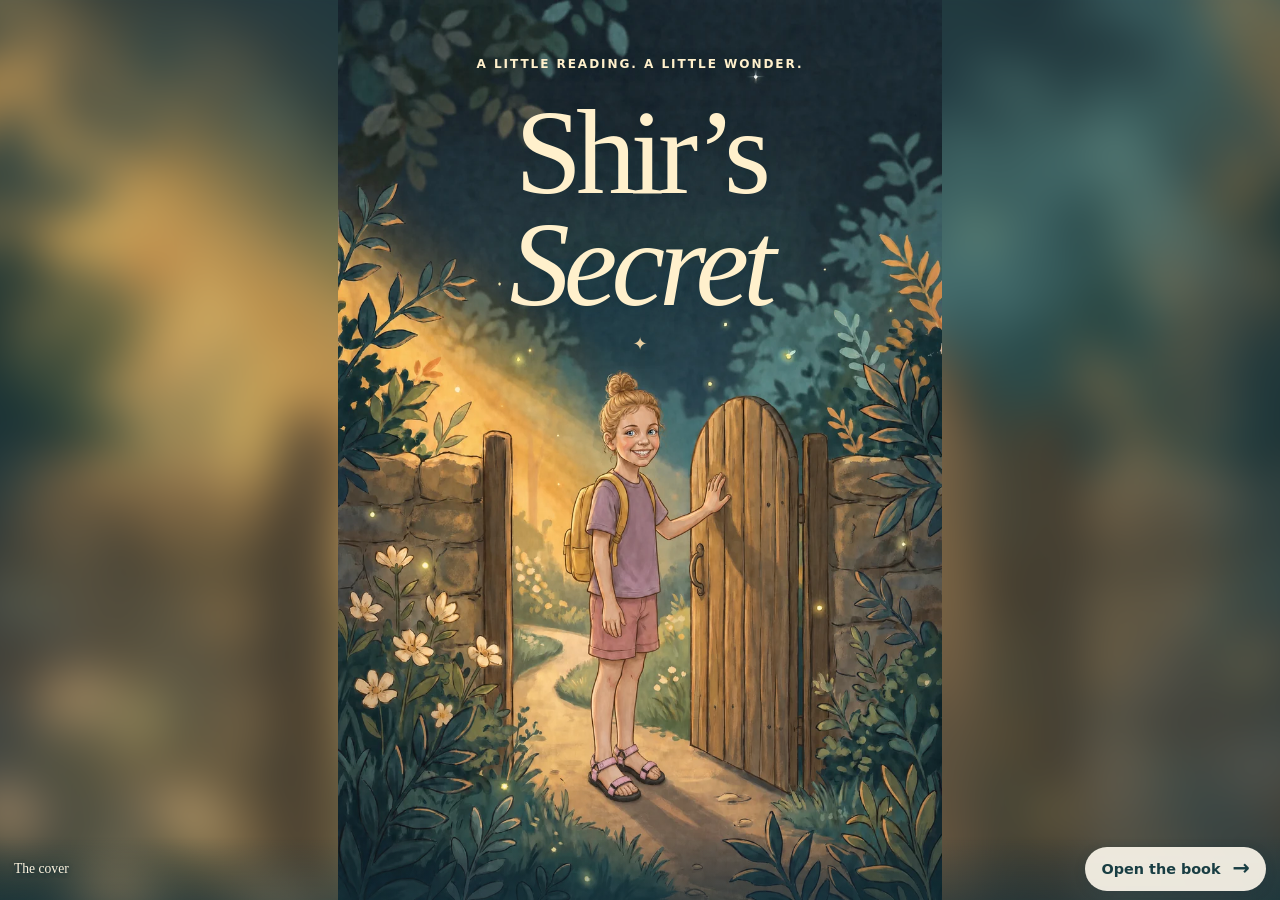
==== site/index.html @ 6eff0446 "Fill the screen with art and overlay controls in bottom safe area" ====
<!doctype html>
<html lang="en">
<head>
  <meta charset="utf-8">
  <meta name="viewport" content="width=device-width,initial-scale=1,viewport-fit=cover">
  <meta name="theme-color" content="#e9e2d3">
  <meta name="description" content="Shir’s Secret — an illustrated adventure, one little page at a time. A book for beginning English readers.">
  <title>Shir’s Secret</title>
  <link rel="stylesheet" href="book.css?v=a811749c87">
  <script src="book.js?v=cd4f7ce8a0" defer></script>
</head>
<body>
<main class="reader" data-layout="art" aria-label="Shir’s Secret book">
  <div class="book" id="book">
    <section class="page cover is-active" id="cover" data-layout="art" aria-labelledby="book-title">
      <img class="cover-art page-art" src="assets/cover-960.webp?v=199c8ff869" srcset="assets/cover-480.webp?v=199c8ff869 480w, assets/cover-960.webp?v=199c8ff869 960w, assets/cover-1600.webp?v=199c8ff869 1600w" sizes="(max-aspect-ratio: 1/1) 100vw, 67vh" alt="Shir opens a little garden gate. Golden light shines along a secret path under the evening stars." width="1696" height="2528" fetchpriority="high">
      <div class="cover-heading"><p class="eyebrow">A LITTLE READING. A LITTLE WONDER.</p><h1 id="book-title" tabindex="-1">Shir’s<br><em>Secret</em></h1><span class="star" aria-hidden="true">✦</span></div>
    </section>
    <section class="page contents" id="chapters" data-layout="index" aria-labelledby="chapter-title" aria-hidden="true" inert>
      <div class="page-content">
        <p class="running-title">SHIR’S SECRET</p>
        <span class="ornament" aria-hidden="true">✦</span>
        <h2 id="chapter-title" tabindex="-1">Our story<br>begins…</h2>
        <div class="rule" aria-hidden="true"></div>
        <article class="chapter-card" aria-labelledby="chapter-one"><span class="chapter-number" aria-hidden="true">01</span><div><h3 id="chapter-one">Chapter 1</h3><p>The story is on its way.</p><span class="status">Coming soon</span></div></article>
        <p class="page-footer">One page at a time.</p>
        <span class="folio" aria-hidden="true">1</span>
      </div>
    </section>
  </div>
  <nav class="reader-nav" aria-label="Turn the page">
    <a class="turn-control previous" id="previous" href="#cover" aria-label="Back to the cover" hidden><span aria-hidden="true">←</span> Cover</a>
    <span class="page-indicator" id="page-indicator" aria-live="polite">The cover</span>
    <a class="turn-control next" id="next" href="#chapters">Open the book <span aria-hidden="true">→</span></a>
  </nav>
  <noscript><p class="no-script">Enable JavaScript to turn the pages. Chapter 1 is coming soon.</p></noscript>
</main>
</body>
</html>
---- site/book.css ----
:root{color-scheme:light;--ink:#244849;--paper:#faf5e9;--gold:#e7cea0}
*{box-sizing:border-box}
html,body{margin:0;min-height:100%;background:#e9e2d3;color:var(--ink);font-family:ui-rounded,"Avenir Next",Avenir,system-ui,sans-serif}
body{background:radial-gradient(ellipse at 50% 35%,#f7f2e8,#e5ddce);overflow-x:hidden}
a{color:inherit}
a:focus-visible{outline:3px solid #a86420;outline-offset:5px}
[hidden]{display:none!important}
.reader{min-height:100svh;min-height:100dvh;display:flex;flex-direction:column;justify-content:center;align-items:center;gap:22px;padding:22px 18px max(18px,env(safe-area-inset-bottom))}
.book{position:relative;isolation:isolate;perspective:1800px;width:min(calc(100vw - 42px),calc((100svh - 120px)*.6709),620px);aspect-ratio:1696/2528;container-type:inline-size;border-radius:3px 10px 10px 3px;background:var(--paper);box-shadow:1px 1px 0 #d6ccb7,3px 2px 0 #faf5e9,5px 3px 0 #cfc4ad,7px 4px 0 #f7f0e1,9px 5px 0 #d5cab3,12px 20px 38px #51442b30}
.book::after{content:"";position:absolute;inset:0;z-index:5;pointer-events:none;border-radius:inherit;box-shadow:inset 4px 0 8px #0e292322,inset 1px 0 0 #fff6,inset -1px 0 0 #51462c30}
.page{position:absolute;inset:0;border-radius:inherit;backface-visibility:hidden;transform-origin:left center;visibility:hidden;background:var(--paper);overflow:hidden}
.page.is-active,.page.is-under,.page.is-turning{visibility:visible}
.page.is-active{z-index:2}.page.is-under{z-index:1}.page.is-turning{z-index:4}
.cover-art{display:block;width:100%;height:100%;object-fit:contain;background:#183b44}
.cover-heading{position:absolute;inset:0 0 auto;text-align:center;padding:9cqw 4cqw 0;color:#fff0cc;text-shadow:0 2px 16px #07283450}
.eyebrow{font-size:2cqw;letter-spacing:.16em;line-height:1.8;font-weight:650;margin:0}
h1{font-family:Georgia,"Times New Roman",serif;font-weight:400;font-size:20cqw;line-height:.93;letter-spacing:-.05em;margin:3.3cqw 0 2cqw;outline:none}
h1 em{font-weight:400}.star{font-size:3cqw;color:var(--gold)}
.contents{background:linear-gradient(90deg,#e8dfcd 0,#faf5e9 5%,#fcf8ee 70%,#f4ecdc)}
.page-content{height:100%;overflow:auto;overscroll-behavior:contain;padding:9cqw 9cqw 5cqw;text-align:center;display:flex;flex-direction:column;align-items:center}
.running-title{font-size:max(.6rem,2cqw);letter-spacing:.22em;margin:0 0 8cqw;color:#5b6b5b}
.ornament{color:#a47c3b;font-size:1.1rem}
h2{font-family:Georgia,serif;font-weight:400;font-size:clamp(1.65rem,9.3cqw,3.4rem);line-height:1.09;letter-spacing:-.035em;margin:4cqw 0;outline:none}
.intro{font-size:clamp(.9rem,3.4cqw,1.2rem);line-height:1.65;margin:1cqw 0 5cqw;color:#54685d}
.rule{height:1px;flex:none;width:35%;background:#cfc2a6;margin:3cqw 0 6cqw}
.chapter-card{display:flex;align-items:flex-start;gap:4cqw;text-align:left;width:100%;padding:4cqw 0;border-bottom:1px solid #ded4c0}
.chapter-number{font-family:Georgia,serif;font-size:clamp(1.8rem,8cqw,2.8rem);line-height:1;color:#819475}
h3{font-size:clamp(1rem,4cqw,1.35rem);margin:0 0 .5rem}.chapter-card p{font-size:clamp(.85rem,3cqw,1rem);line-height:1.5;margin:0 0 .6rem;color:#52635b}
.status{display:inline-block;font-size:.75rem;line-height:1.3;color:#4b644b;background:#e5e9da;border-radius:30px;padding:.35rem .65rem}
.page-footer{font-family:Georgia,serif;font-style:italic;font-size:clamp(.8rem,3cqw,1rem);color:#637260;margin:auto 0 0;padding-top:7cqw}
.folio{font-family:Georgia,serif;font-size:.8rem;color:#68705e;margin-top:4cqw}
.reader-nav{display:flex;align-items:center;justify-content:space-between;gap:12px;width:min(calc(100vw - 36px),520px);min-height:48px}
.page-indicator{font-family:Georgia,serif;font-size:.9rem;color:#5a695b}
.turn-control{display:inline-flex;align-items:center;justify-content:center;gap:12px;min-height:48px;padding:.8rem 1.1rem;border-radius:100px;text-decoration:none;font-size:.95rem;font-weight:650;background:#234b4b;color:#fff8e7;box-shadow:0 3px 9px #1e3f3a16}
.turn-control:hover{background:#173b3b}.turn-control span{font-size:1.3rem;line-height:1}.previous{background:transparent;color:#244849;box-shadow:none;border:1px solid #aeb5a0}.previous:hover{background:#e0dfcc}
.book.busy~.reader-nav{pointer-events:none}
.turn-forward{animation:turnForward .62s cubic-bezier(.4,0,.2,1) both}
.turn-back{animation:turnBack .62s cubic-bezier(.4,0,.2,1) both}
@keyframes turnForward{0%{transform:rotateY(0);filter:brightness(1)}65%{filter:brightness(.7)}100%{transform:rotateY(-110deg);filter:brightness(.65)}}
@keyframes turnBack{0%{transform:rotateY(-110deg);filter:brightness(.65)}100%{transform:rotateY(0);filter:brightness(1)}}
@media(max-width:350px){.reader{padding-left:14px;padding-right:14px}.reader-nav{gap:8px}.turn-control{font-size:.85rem;padding:.75rem 1rem}.page-indicator{font-size:.8rem}.page-content{padding-left:7cqw;padding-right:7cqw}}
@media(orientation:landscape) and (max-height:600px){.reader{flex-direction:row;gap:36px;padding:12px 24px}.book{width:calc((100svh - 26px)*.6709);flex:none}.reader-nav{width:180px;flex-direction:column;justify-content:center;gap:20px}.page-content{padding-top:5cqw}.running-title{margin-bottom:3cqw}.intro{margin-bottom:2cqw}.rule{margin:2cqw 0}.page-footer{padding-top:5cqw}}
@media(prefers-reduced-motion:reduce){.turn-forward,.turn-back{animation:none}}
@media(forced-colors:active){.book,.turn-control,.chapter-card{border:1px solid}.cover-heading{background:Canvas;color:CanvasText;text-shadow:none}}

/* Keep the contents on one leaf at ordinary phone sizes. Overflow remains
   available inside the leaf only for enlarged accessibility text. */
.page-content>*{flex-shrink:0}
@media(max-width:350px){.page-content{padding-top:6cqw;padding-bottom:4cqw}.running-title{margin-bottom:5cqw}h2{margin:3cqw 0}.rule{margin:3cqw 0 4cqw}.chapter-card{padding:3cqw 0}.page-footer{padding-top:4cqw}.folio{margin-top:2cqw}}
.reader-nav{flex-wrap:wrap}
.chapter-card>div{min-width:0;overflow-wrap:break-word}

/* Cover and story leaves use the whole viewport. Only the index is framed. */
.reader[data-layout="art"]{height:100svh;height:100dvh;min-height:0;padding:0;gap:0;position:relative;overflow:hidden;background:#193e43}
.reader[data-layout="art"] .book{width:100%;height:100%;aspect-ratio:auto;border-radius:0;box-shadow:none;flex:none}
.reader[data-layout="art"] .book::after{display:none}
.reader[data-layout="art"] .page{border-radius:0}
.reader[data-layout="art"] .cover{isolation:isolate;background:#193e43}
.reader[data-layout="art"] .cover::before{content:"";position:absolute;inset:-30px;z-index:-1;background:linear-gradient(#10353b33,#10353b33),url("assets/cover-1600.webp?v=199c8ff869") center/cover;filter:blur(24px);transform:scale(1.04)}
.reader[data-layout="art"] .page-art{display:block;width:100%;height:100%;object-fit:contain;background:transparent}
.reader[data-layout="art"] .cover-heading{--art-width:min(100vw,calc(100dvh * .6709));width:var(--art-width);left:50%;right:auto;transform:translateX(-50%);padding:calc(var(--art-width)*.09) 12px 0}
.reader[data-layout="art"] h1{font-size:calc(var(--art-width)*.20);margin:calc(var(--art-width)*.033) 0 calc(var(--art-width)*.02)}
.reader[data-layout="art"] .eyebrow{font-size:calc(var(--art-width)*.02)}
.reader[data-layout="art"] .star{font-size:calc(var(--art-width)*.03)}
.reader[data-layout="art"] .reader-nav{position:absolute;z-index:10;left:0;right:0;bottom:0;width:100%;height:max(7dvh,calc(48px + env(safe-area-inset-bottom)));min-height:48px;flex-direction:row;flex-wrap:nowrap;justify-content:space-between;gap:12px;padding:0 max(14px,env(safe-area-inset-right)) env(safe-area-inset-bottom) max(14px,env(safe-area-inset-left));background:linear-gradient(transparent,#102e3a77);pointer-events:none}
.reader[data-layout="art"] .reader-nav>*{pointer-events:auto}
.reader[data-layout="art"] .page-indicator{color:#fff5df;text-shadow:0 1px 4px #102e3a;font-size:.85rem}
.reader[data-layout="art"] .turn-control{min-height:44px;padding:.6rem 1rem;background:#faf5e9ed;color:#193e43;box-shadow:0 3px 12px #102e3a33;font-size:.9rem}
.reader[data-layout="art"] .turn-control:hover{background:#fff8e8}
.reader[data-layout="art"] .book.busy~.reader-nav>*{pointer-events:none}
@media(max-aspect-ratio:1/1){.reader[data-layout="art"] .page-art{object-fit:cover;object-position:50% 50%}}
@media(forced-colors:active){.reader[data-layout="art"] .reader-nav{background:Canvas}.reader[data-layout="art"] .page-indicator{color:CanvasText;text-shadow:none}}
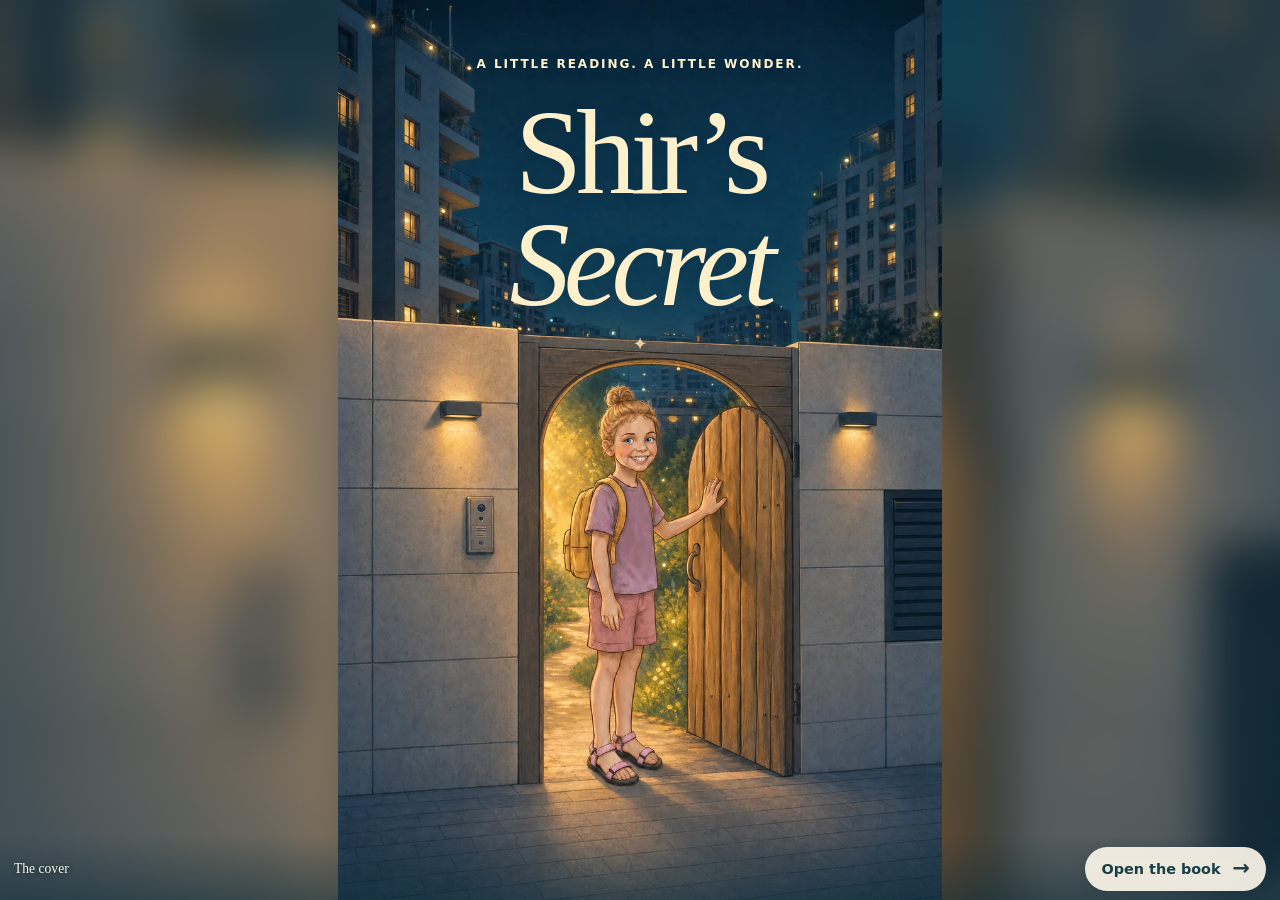
==== commit cbd0149a: "Set the secret gate in an urban neighborhood and stabilize page turns" ====
--- a/site/index.html
+++ b/site/index.html
@@ -6,14 +6,14 @@
   <meta name="theme-color" content="#e9e2d3">
   <meta name="description" content="Shir’s Secret — an illustrated adventure, one little page at a time. A book for beginning English readers.">
   <title>Shir’s Secret</title>
-  <link rel="stylesheet" href="book.css?v=a811749c87">
-  <script src="book.js?v=cd4f7ce8a0" defer></script>
+  <link rel="stylesheet" href="book.css?v=2edc431124">
+  <script src="book.js?v=65fb1239ff" defer></script>
 </head>
 <body>
 <main class="reader" data-layout="art" aria-label="Shir’s Secret book">
   <div class="book" id="book">
     <section class="page cover is-active" id="cover" data-layout="art" aria-labelledby="book-title">
-      <img class="cover-art page-art" src="assets/cover-960.webp?v=199c8ff869" srcset="assets/cover-480.webp?v=199c8ff869 480w, assets/cover-960.webp?v=199c8ff869 960w, assets/cover-1600.webp?v=199c8ff869 1600w" sizes="(max-aspect-ratio: 1/1) 100vw, 67vh" alt="Shir opens a little garden gate. Golden light shines along a secret path under the evening stars." width="1696" height="2528" fetchpriority="high">
+      <img class="cover-art page-art" src="assets/cover-960.webp?v=d4cdd14506" srcset="assets/cover-480.webp?v=d4cdd14506 480w, assets/cover-960.webp?v=d4cdd14506 960w, assets/cover-1600.webp?v=d4cdd14506 1600w" sizes="(max-aspect-ratio: 1/1) 100vw, 67vh" alt="Shir opens a mysterious wooden gate in a modern city wall. Tall apartment buildings rise above, and a golden secret garden waits beyond." width="1696" height="2528" fetchpriority="high">
       <div class="cover-heading"><p class="eyebrow">A LITTLE READING. A LITTLE WONDER.</p><h1 id="book-title" tabindex="-1">Shir’s<br><em>Secret</em></h1><span class="star" aria-hidden="true">✦</span></div>
     </section>
     <section class="page contents" id="chapters" data-layout="index" aria-labelledby="chapter-title" aria-hidden="true" inert>
--- a/site/book.css
+++ b/site/book.css
@@ -51,22 +51,32 @@
 .chapter-card>div{min-width:0;overflow-wrap:break-word}
 
 /* Cover and story leaves use the whole viewport. Only the index is framed. */
-.reader[data-layout="art"]{height:100svh;height:100dvh;min-height:0;padding:0;gap:0;position:relative;overflow:hidden;background:#193e43}
-.reader[data-layout="art"] .book{width:100%;height:100%;aspect-ratio:auto;border-radius:0;box-shadow:none;flex:none}
-.reader[data-layout="art"] .book::after{display:none}
-.reader[data-layout="art"] .page{border-radius:0}
-.reader[data-layout="art"] .cover{isolation:isolate;background:#193e43}
-.reader[data-layout="art"] .cover::before{content:"";position:absolute;inset:-30px;z-index:-1;background:linear-gradient(#10353b33,#10353b33),url("assets/cover-1600.webp?v=199c8ff869") center/cover;filter:blur(24px);transform:scale(1.04)}
-.reader[data-layout="art"] .page-art{display:block;width:100%;height:100%;object-fit:contain;background:transparent}
-.reader[data-layout="art"] .cover-heading{--art-width:min(100vw,calc(100dvh * .6709));width:var(--art-width);left:50%;right:auto;transform:translateX(-50%);padding:calc(var(--art-width)*.09) 12px 0}
-.reader[data-layout="art"] h1{font-size:calc(var(--art-width)*.20);margin:calc(var(--art-width)*.033) 0 calc(var(--art-width)*.02)}
-.reader[data-layout="art"] .eyebrow{font-size:calc(var(--art-width)*.02)}
-.reader[data-layout="art"] .star{font-size:calc(var(--art-width)*.03)}
-.reader[data-layout="art"] .reader-nav{position:absolute;z-index:10;left:0;right:0;bottom:0;width:100%;height:max(7dvh,calc(48px + env(safe-area-inset-bottom)));min-height:48px;flex-direction:row;flex-wrap:nowrap;justify-content:space-between;gap:12px;padding:0 max(14px,env(safe-area-inset-right)) env(safe-area-inset-bottom) max(14px,env(safe-area-inset-left));background:linear-gradient(transparent,#102e3a77);pointer-events:none}
-.reader[data-layout="art"] .reader-nav>*{pointer-events:auto}
-.reader[data-layout="art"] .page-indicator{color:#fff5df;text-shadow:0 1px 4px #102e3a;font-size:.85rem}
-.reader[data-layout="art"] .turn-control{min-height:44px;padding:.6rem 1rem;background:#faf5e9ed;color:#193e43;box-shadow:0 3px 12px #102e3a33;font-size:.9rem}
-.reader[data-layout="art"] .turn-control:hover{background:#fff8e8}
-.reader[data-layout="art"] .book.busy~.reader-nav>*{pointer-events:none}
-@media(max-aspect-ratio:1/1){.reader[data-layout="art"] .page-art{object-fit:cover;object-position:50% 50%}}
-@media(forced-colors:active){.reader[data-layout="art"] .reader-nav{background:Canvas}.reader[data-layout="art"] .page-indicator{color:CanvasText;text-shadow:none}}
+.reader{height:100svh;height:100dvh;min-height:0;padding:0;gap:0;position:relative;overflow:hidden;background:#193e43}
+.reader .book{width:100%;height:100%;aspect-ratio:auto;border-radius:0;box-shadow:none;flex:none}
+.reader .book::after{display:none}
+.reader .page{border-radius:0}
+.reader .cover{isolation:isolate;background:#193e43}
+.reader .cover::before{content:"";position:absolute;inset:-30px;z-index:-1;background:linear-gradient(#10353b33,#10353b33),url("assets/cover-1600.webp?v=d4cdd14506") center/cover;filter:blur(24px);transform:scale(1.04)}
+.reader .page-art{display:block;width:100%;height:100%;object-fit:contain;background:transparent}
+.reader .cover-heading{--art-width:min(100vw,calc(100dvh * .6709));width:var(--art-width);left:50%;right:auto;transform:translateX(-50%);padding:calc(var(--art-width)*.09) 12px 0}
+.reader h1{font-size:calc(var(--art-width)*.20);margin:calc(var(--art-width)*.033) 0 calc(var(--art-width)*.02)}
+.reader .eyebrow{font-size:calc(var(--art-width)*.02)}
+.reader .star{font-size:calc(var(--art-width)*.03)}
+.reader .reader-nav{position:absolute;z-index:10;left:0;right:0;bottom:0;width:100%;height:max(7dvh,calc(48px + env(safe-area-inset-bottom)));min-height:48px;flex-direction:row;flex-wrap:nowrap;justify-content:space-between;gap:12px;padding:0 max(14px,env(safe-area-inset-right)) env(safe-area-inset-bottom) max(14px,env(safe-area-inset-left));background:linear-gradient(transparent,#102e3a77);pointer-events:none}
+.reader .reader-nav>*{pointer-events:auto}
+.reader .page-indicator{color:#fff5df;text-shadow:0 1px 4px #102e3a;font-size:.85rem}
+.reader .turn-control{min-height:44px;padding:.6rem 1rem;background:#faf5e9ed;color:#193e43;box-shadow:0 3px 12px #102e3a33;font-size:.9rem}
+.reader .turn-control:hover{background:#fff8e8}
+.reader .book.busy~.reader-nav>*{pointer-events:none}
+@media(max-aspect-ratio:1/1){.reader .page-art{object-fit:cover;object-position:50% 50%}}
+@media(forced-colors:active){.reader .reader-nav{background:Canvas}.reader .page-indicator{color:CanvasText;text-shadow:none}}
+
+/* Geometry belongs to each leaf, never to the currently active layout.
+   Both leaves retain identical bounds before, during and after a turn. */
+.reader{background:radial-gradient(ellipse at 50% 35%,#f7f2e8,#e5ddce)}
+.reader .book{background:transparent}
+.reader .contents{inset:auto;left:50%;top:calc(50% - 35px);transform:translate(-50%,-50%);width:min(calc(100vw - 42px),calc((100dvh - 120px)*.6709),620px);height:auto;aspect-ratio:1696/2528;container-type:inline-size;border-radius:3px 10px 10px 3px;box-shadow:1px 1px 0 #d6ccb7,3px 2px 0 #faf5e9,5px 3px 0 #cfc4ad,7px 4px 0 #f7f0e1,9px 5px 0 #d5cab3,12px 20px 38px #51442b30}
+.reader[data-layout="index"] .reader-nav{background:transparent}
+.reader[data-layout="index"] .page-indicator{color:#5a695b;text-shadow:none}
+.reader[data-layout="index"] .previous{background:#faf5e9;color:#244849;border:1px solid #aeb5a0}
+@media(orientation:landscape) and (max-height:600px){.reader .contents{top:calc(50% - 24px);width:calc((100dvh - 72px)*.6709)}}
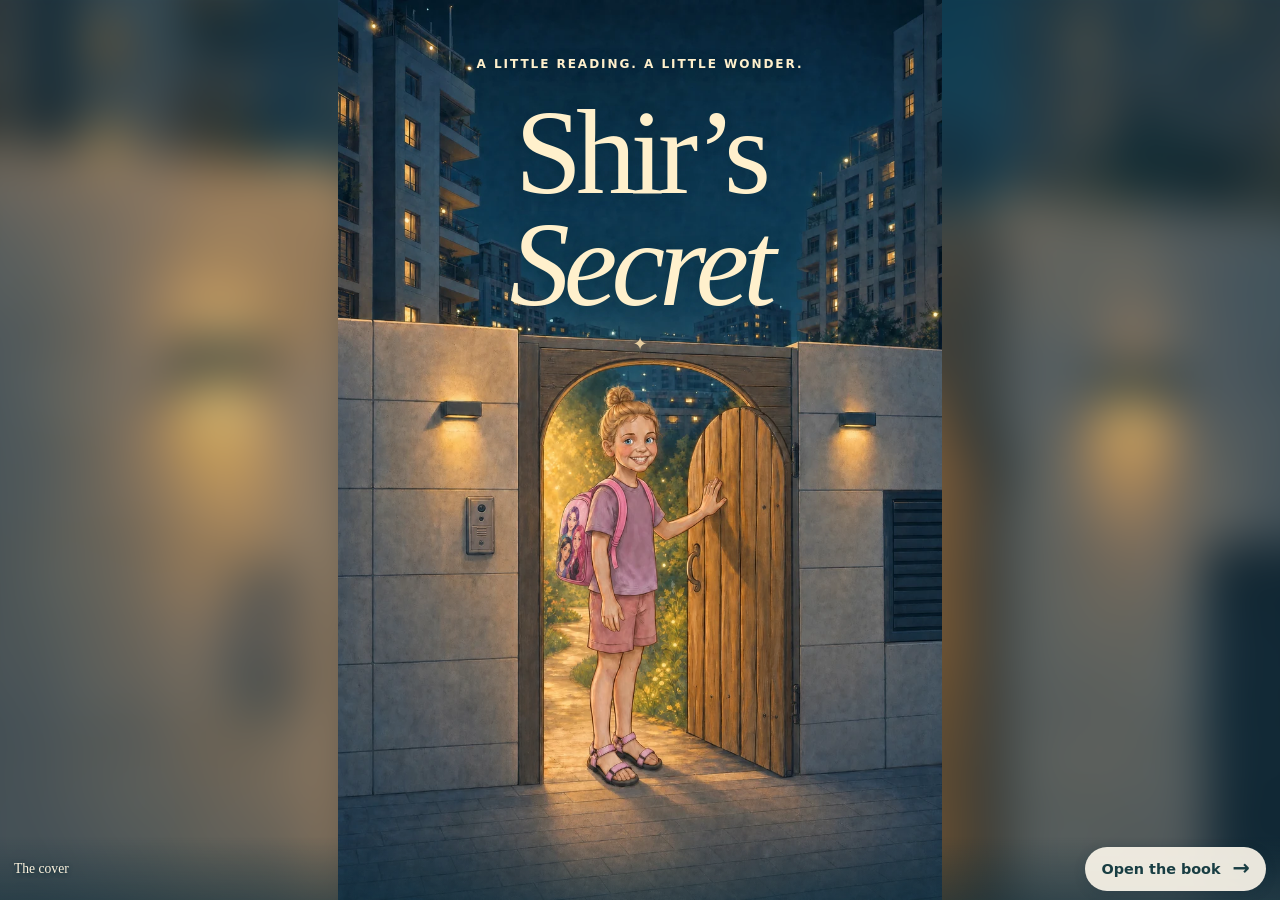
==== commit 04ea2e28: "Save approved chapter one text and correct Shir's pink backpack" ====
--- a/site/index.html
+++ b/site/index.html
@@ -13,7 +13,7 @@
 <main class="reader" data-layout="art" aria-label="Shir’s Secret book">
   <div class="book" id="book">
     <section class="page cover is-active" id="cover" data-layout="art" aria-labelledby="book-title">
-      <img class="cover-art page-art" src="assets/cover-960.webp?v=d4cdd14506" srcset="assets/cover-480.webp?v=d4cdd14506 480w, assets/cover-960.webp?v=d4cdd14506 960w, assets/cover-1600.webp?v=d4cdd14506 1600w" sizes="(max-aspect-ratio: 1/1) 100vw, 67vh" alt="Shir opens a mysterious wooden gate in a modern city wall. Tall apartment buildings rise above, and a golden secret garden waits beyond." width="1696" height="2528" fetchpriority="high">
+      <img class="cover-art page-art" src="assets/cover-960.webp?v=6108494bda" srcset="assets/cover-480.webp?v=6108494bda 480w, assets/cover-960.webp?v=6108494bda 960w, assets/cover-1600.webp?v=6108494bda 1600w" sizes="(max-aspect-ratio: 1/1) 100vw, 67vh" alt="Shir opens a mysterious wooden gate in a modern city wall. Tall apartment buildings rise above, and a golden secret garden waits beyond." width="1696" height="2528" fetchpriority="high">
       <div class="cover-heading"><p class="eyebrow">A LITTLE READING. A LITTLE WONDER.</p><h1 id="book-title" tabindex="-1">Shir’s<br><em>Secret</em></h1><span class="star" aria-hidden="true">✦</span></div>
     </section>
     <section class="page contents" id="chapters" data-layout="index" aria-labelledby="chapter-title" aria-hidden="true" inert>
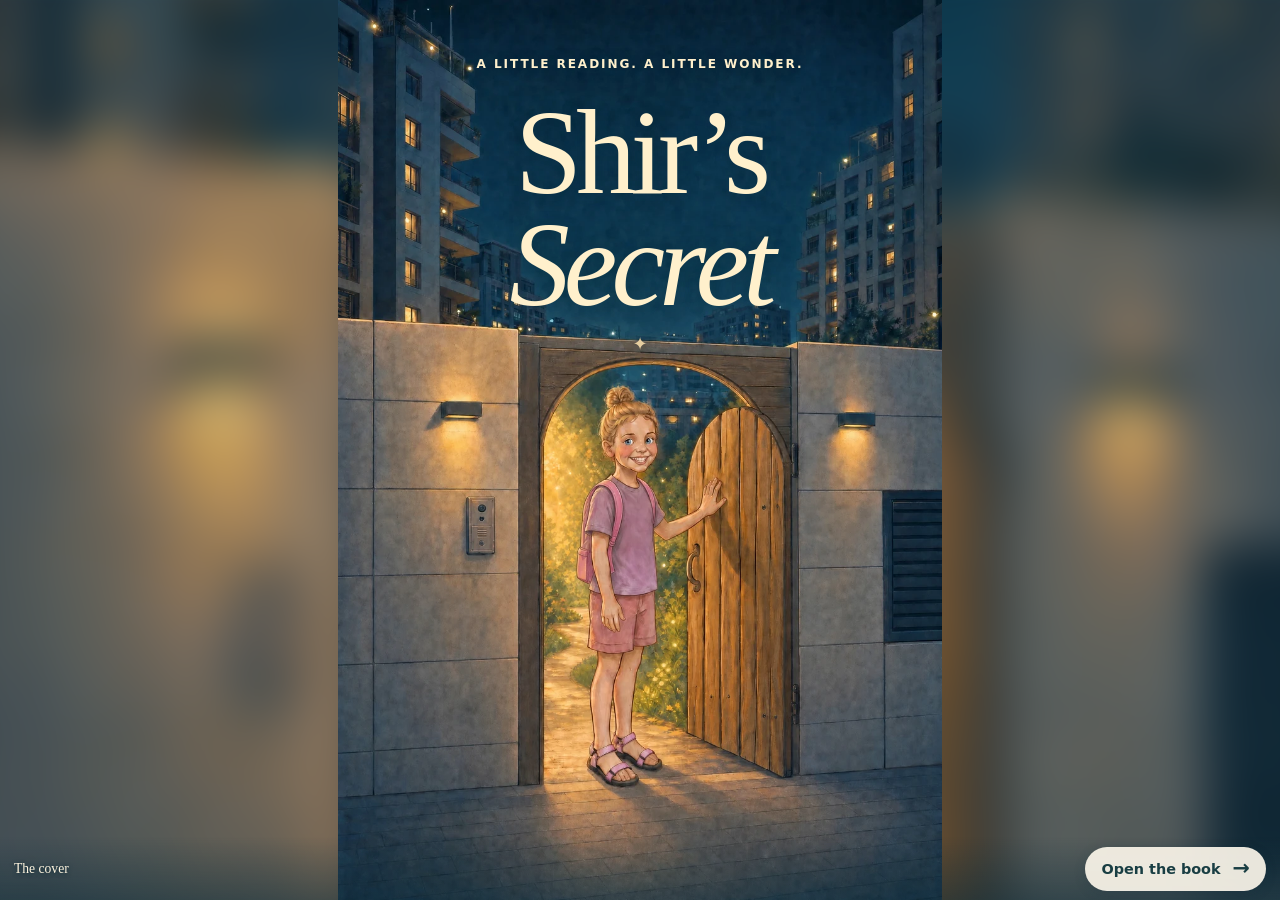
==== commit 348ec7a7: "Correct backpack perspective and save three chapter art samples" ====
--- a/site/index.html
+++ b/site/index.html
@@ -13,7 +13,7 @@
 <main class="reader" data-layout="art" aria-label="Shir’s Secret book">
   <div class="book" id="book">
     <section class="page cover is-active" id="cover" data-layout="art" aria-labelledby="book-title">
-      <img class="cover-art page-art" src="assets/cover-960.webp?v=6108494bda" srcset="assets/cover-480.webp?v=6108494bda 480w, assets/cover-960.webp?v=6108494bda 960w, assets/cover-1600.webp?v=6108494bda 1600w" sizes="(max-aspect-ratio: 1/1) 100vw, 67vh" alt="Shir opens a mysterious wooden gate in a modern city wall. Tall apartment buildings rise above, and a golden secret garden waits beyond." width="1696" height="2528" fetchpriority="high">
+      <img class="cover-art page-art" src="assets/cover-960.webp?v=72195c8ee1" srcset="assets/cover-480.webp?v=72195c8ee1 480w, assets/cover-960.webp?v=72195c8ee1 960w, assets/cover-1600.webp?v=72195c8ee1 1600w" sizes="(max-aspect-ratio: 1/1) 100vw, 67vh" alt="Shir opens a mysterious wooden gate in a modern city wall. Tall apartment buildings rise above, and a golden secret garden waits beyond." width="1696" height="2528" fetchpriority="high">
       <div class="cover-heading"><p class="eyebrow">A LITTLE READING. A LITTLE WONDER.</p><h1 id="book-title" tabindex="-1">Shir’s<br><em>Secret</em></h1><span class="star" aria-hidden="true">✦</span></div>
     </section>
     <section class="page contents" id="chapters" data-layout="index" aria-labelledby="chapter-title" aria-hidden="true" inert>
